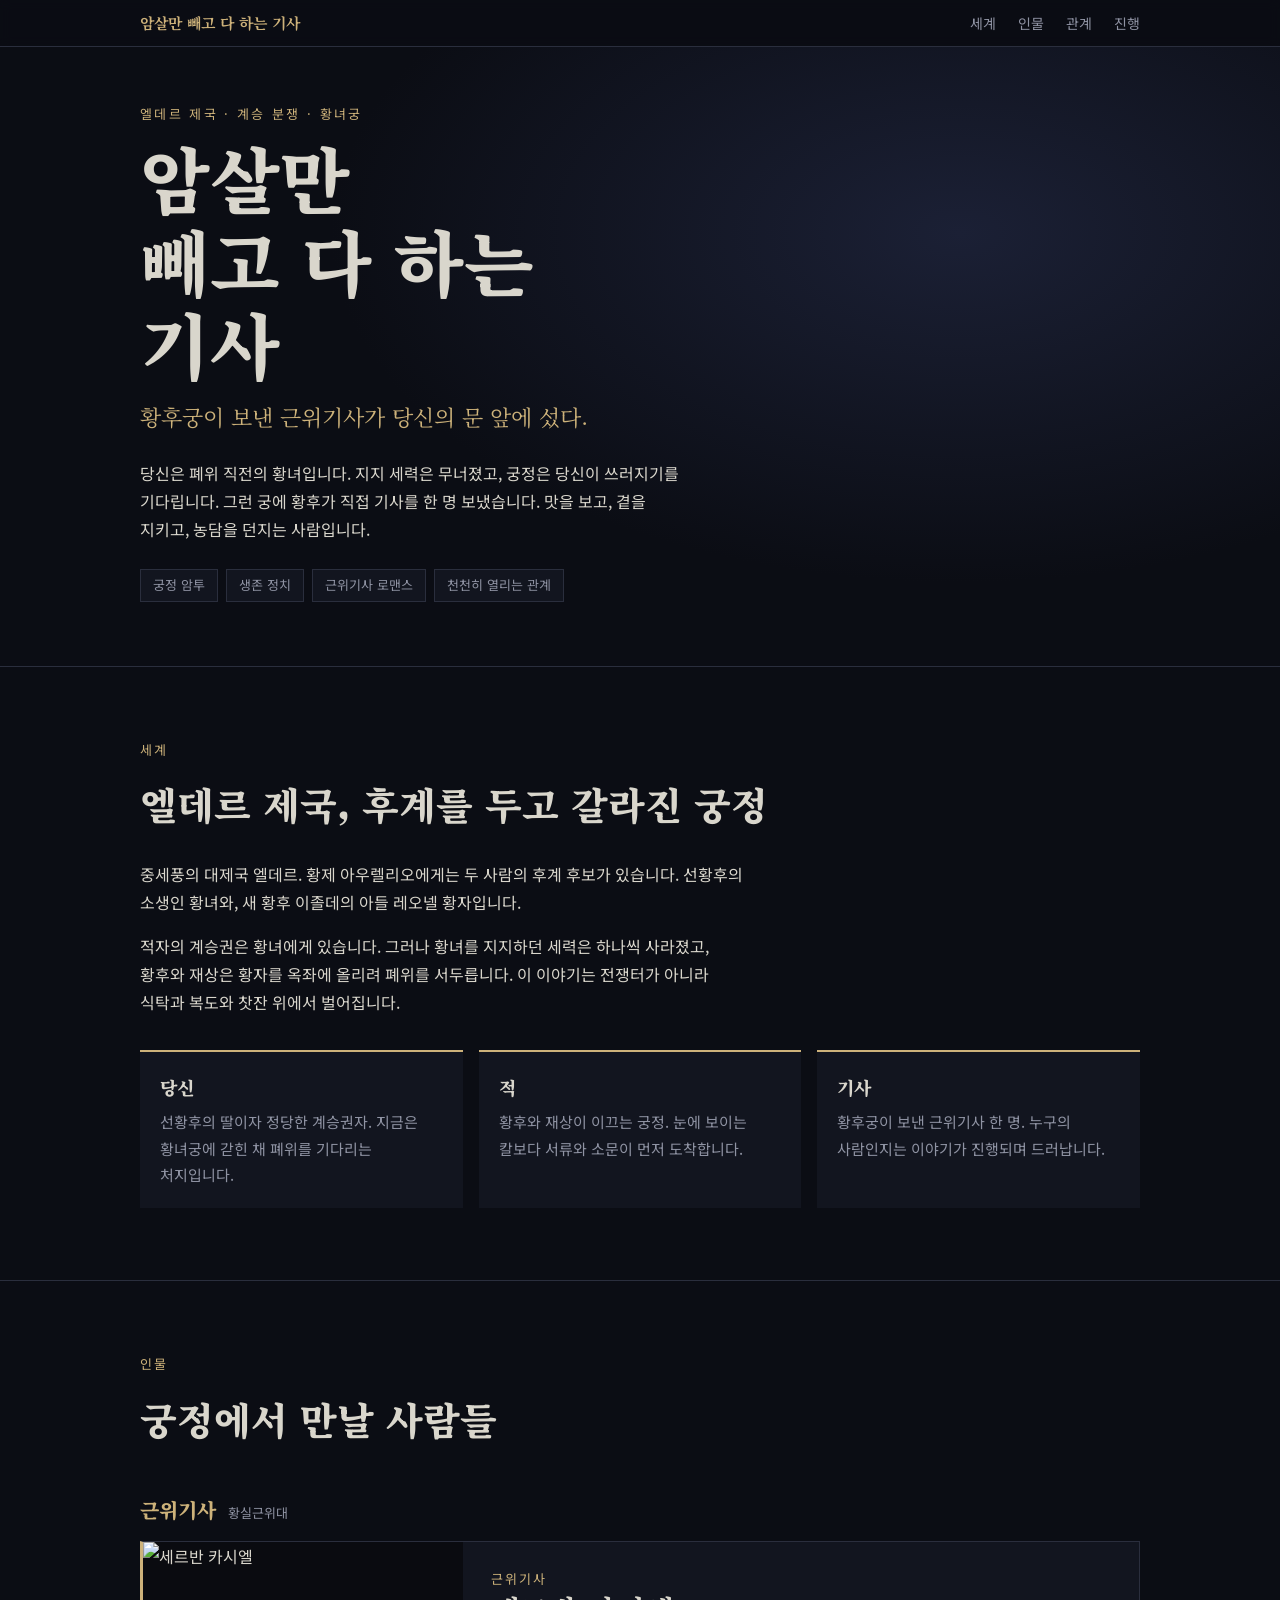
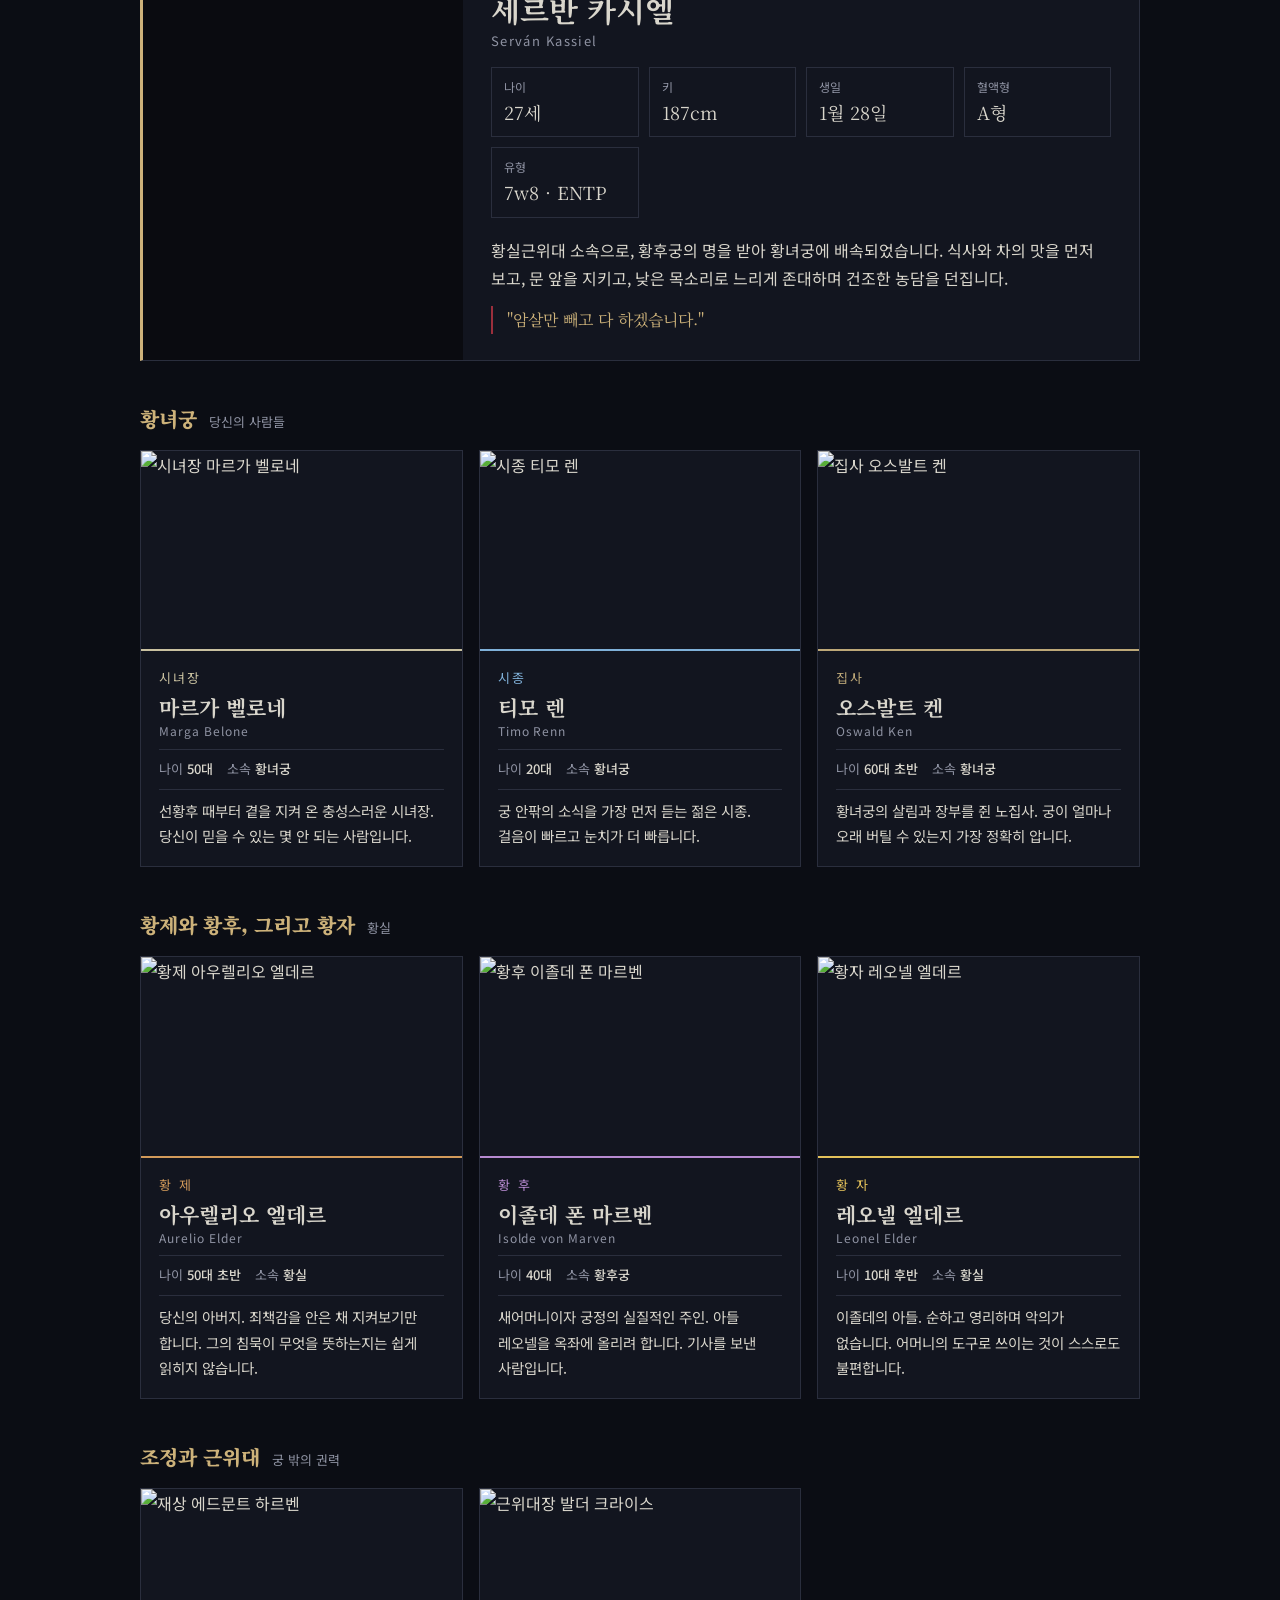
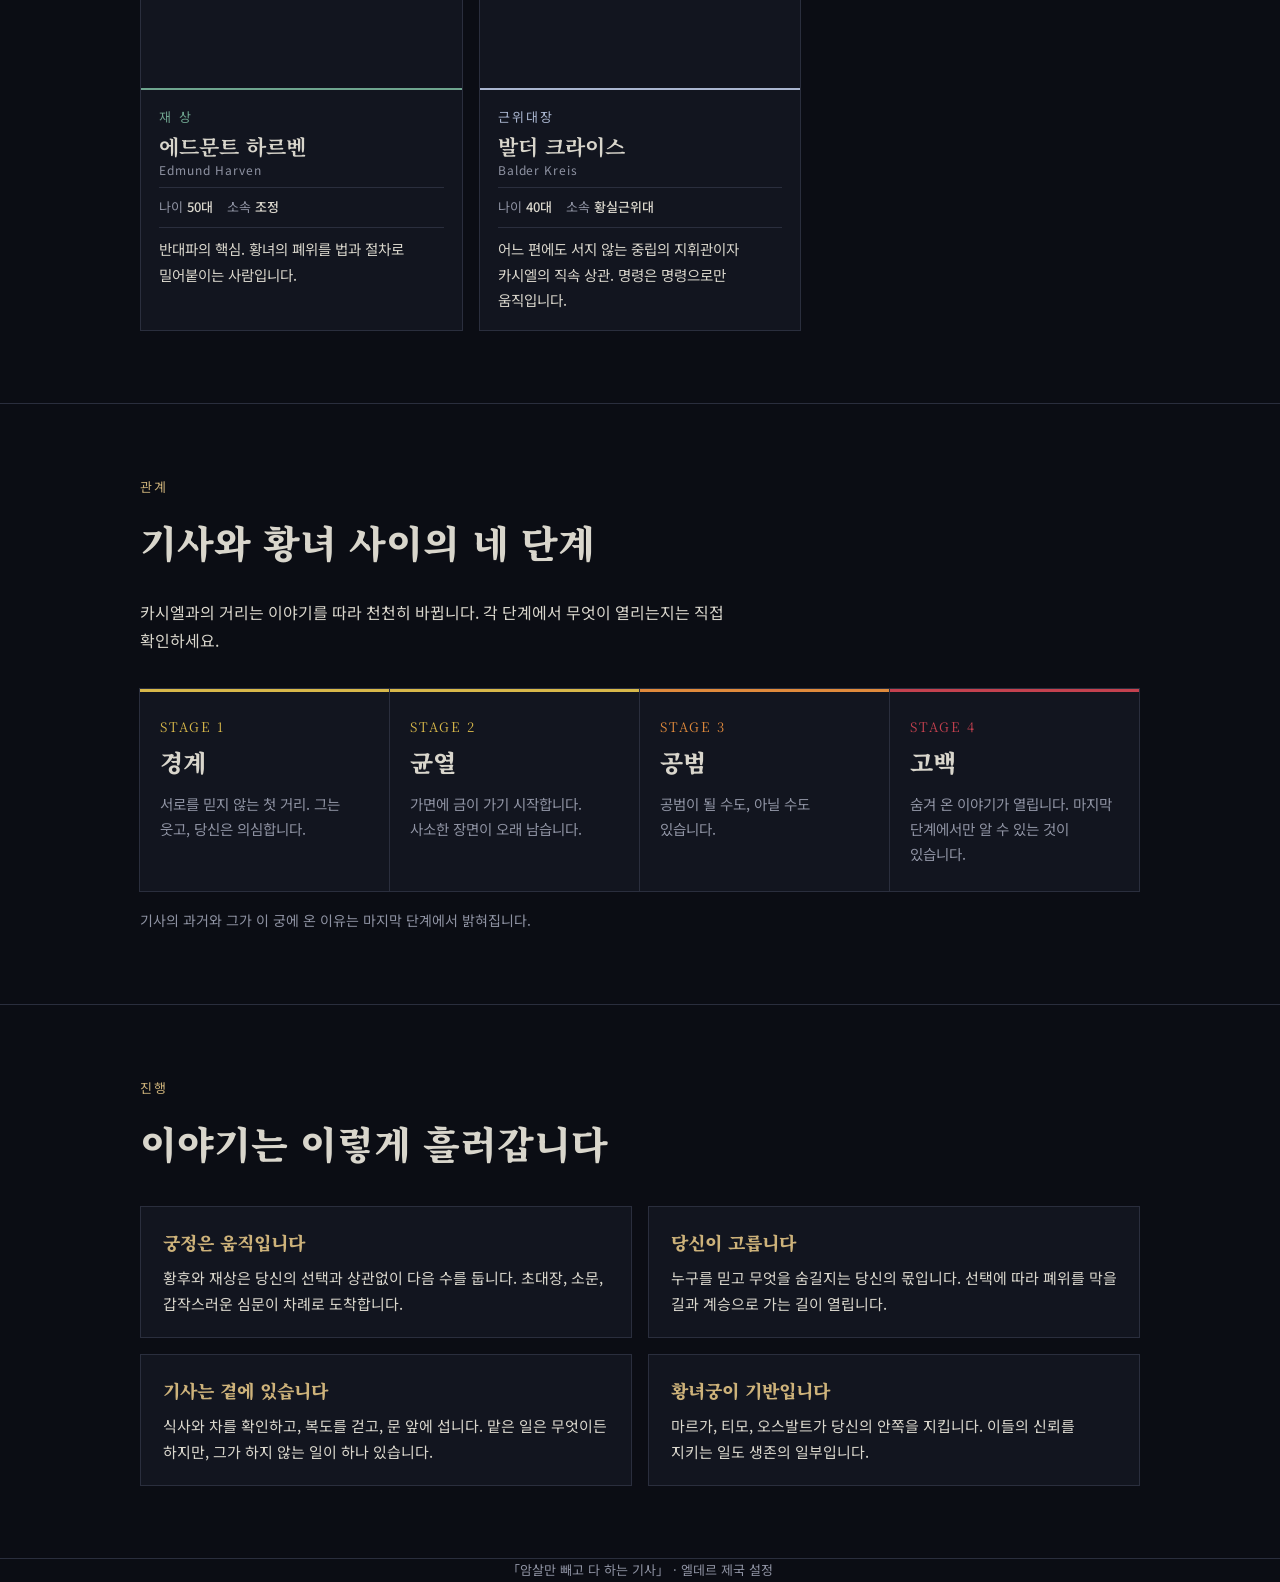
==== index.html @ 032d79ad "Add files via upload" ====
<!DOCTYPE html>
<html lang="ko">
<head>
<meta charset="utf-8">
<meta name="viewport" content="width=device-width, initial-scale=1">
<title>암살만 빼고 다 하는 기사</title>
<link rel="preconnect" href="https://fonts.googleapis.com">
<link rel="preconnect" href="https://fonts.gstatic.com" crossorigin>
<link href="https://fonts.googleapis.com/css2?family=Noto+Serif+KR:wght@400;600;900&family=Noto+Sans+KR:wght@400;500;700&display=swap" rel="stylesheet">
<style>
/* Layout idea: one dark court-ledger page; hero with the knight, then world, people grouped by household, relationship stages, how play runs. */
:root{
  --ink:#0b0d14;
  --panel:#12151f;
  --line:#2a2e3d;
  --text:#d9d6cc;
  --muted:#8f93a3;
  --gold:#cdb27a;
  --crimson:#9b2f3c;
  --serif:'Noto Serif KR','Noto Serif CJK KR',serif;
  --sans:'Noto Sans KR','Noto Sans CJK KR',sans-serif;
  color-scheme:dark;
}
*{box-sizing:border-box;margin:0;padding:0}
html{scroll-behavior:smooth}
body{word-break:keep-all;overflow-wrap:break-word;background:var(--ink);color:var(--text);font-family:var(--sans);line-height:1.75;font-size:16px;-webkit-text-size-adjust:100%}
a{color:var(--gold)}
:focus-visible{outline:2px solid var(--gold);outline-offset:3px}
.wrap{max-width:1040px;margin:0 auto;padding:0 20px}
h1,h2,h3{font-family:var(--serif);text-wrap:balance;font-weight:900}
.eyebrow{font-size:13px;letter-spacing:.18em;color:var(--gold);margin-bottom:10px}

/* nav */
nav{position:sticky;top:0;z-index:5;background:rgba(11,13,20,.92);backdrop-filter:blur(6px);border-bottom:1px solid var(--line)}
nav .wrap{display:flex;gap:6px 22px;align-items:center;flex-wrap:wrap;padding-top:10px;padding-bottom:10px;font-size:14px}
nav b{font-family:var(--serif);color:var(--gold);margin-right:auto;font-size:15px}
nav a{color:var(--muted);text-decoration:none}
nav a:hover{color:var(--text)}

/* hero */
.hero{position:relative;overflow:hidden;border-bottom:1px solid var(--line);background:radial-gradient(900px 500px at 75% 30%,#1b2035 0,transparent 70%),var(--ink)}
.hero .wrap{padding-top:56px}
.hero-copy{padding-bottom:64px;max-width:760px}
.hero h1{font-size:clamp(38px,7.4vw,72px);line-height:1.15;margin-bottom:8px}
.hero h1 em{font-style:normal;color:var(--crimson);text-decoration:line-through;text-decoration-thickness:4px;text-decoration-color:var(--crimson)}
.hero .tag{font-family:var(--serif);color:var(--gold);font-size:clamp(17px,2.4vw,22px);margin:14px 0 22px}
.hero p.lead{max-width:34em;color:var(--text)}
.facts{display:flex;flex-wrap:wrap;gap:8px;margin-top:26px}
.facts span{border:1px solid var(--line);padding:4px 12px;font-size:13px;color:var(--muted);background:var(--panel)}
.hero-img{align-self:end}
.hero-img img{display:block;width:100%;max-width:440px;margin-left:auto;-webkit-mask-image:linear-gradient(to bottom,#000 80%,transparent);mask-image:linear-gradient(to bottom,#000 80%,transparent)}

section{padding:72px 0;border-bottom:1px solid var(--line)}
section>.wrap>h2{font-size:clamp(26px,4vw,38px);margin-bottom:22px}
.prose{max-width:38em}
.prose p+p{margin-top:1em}

/* situation */
.situation{display:grid;grid-template-columns:repeat(3,1fr);gap:16px;margin-top:34px}
.situation div{background:var(--panel);border-top:2px solid var(--gold);padding:20px}
.situation h3{font-size:18px;margin-bottom:6px}
.situation p{color:var(--muted);font-size:15px}

/* people */
.group{margin-top:40px}
.group>h3{font-size:20px;color:var(--gold);display:flex;align-items:baseline;gap:12px;margin-bottom:14px}
.group>h3 small{font-family:var(--sans);font-weight:400;color:var(--muted);font-size:13px}
.grid{display:grid;grid-template-columns:repeat(auto-fill,minmax(300px,1fr));gap:16px}
.card{background:var(--panel);border:1px solid var(--line);display:flex;flex-direction:column;--a:var(--gold)}
.card .ph{aspect-ratio:16/10;overflow:hidden;border-bottom:2px solid var(--a)}
.card .ph img{width:100%;height:100%;object-fit:cover;object-position:50% 12%;display:block}
.card .body{padding:16px 18px 18px;display:flex;flex-direction:column;gap:4px;flex:1}
.role{font-size:13px;letter-spacing:.16em;color:var(--a)}
.card h4{font-family:var(--serif);font-size:21px;line-height:1.3}
.card h4 small{display:block;font-family:var(--sans);font-weight:400;color:var(--muted);font-size:12px;letter-spacing:.08em;margin-top:2px}
.meta{display:flex;flex-wrap:wrap;gap:4px 14px;font-size:13px;color:var(--muted);margin:6px 0 4px;padding:8px 0;border-top:1px solid var(--line);border-bottom:1px solid var(--line)}
.meta b{color:var(--text);font-weight:500}
.card p{font-size:14.5px;color:var(--text)}

.lead-card{display:grid;grid-template-columns:minmax(0,320px) 1fr;background:var(--panel);border:1px solid var(--line);border-left:3px solid var(--gold);margin-top:8px}
.lead-card .ph{overflow:hidden;background:#0a0b10}
.lead-card .ph img{width:100%;height:100%;object-fit:cover;object-position:50% 8%;display:block;min-height:360px}
.lead-card .body{padding:26px 28px}
.lead-card h4{font-family:var(--serif);font-size:30px;line-height:1.25}
.lead-card h4 small{display:block;font-family:var(--sans);font-weight:400;color:var(--muted);font-size:13px;letter-spacing:.1em;margin-top:4px}
.stats{display:grid;grid-template-columns:repeat(auto-fit,minmax(120px,1fr));gap:10px;margin:18px 0}
.stats div{border:1px solid var(--line);padding:8px 12px}
.stats dt{font-size:12px;color:var(--muted)}
.stats dd{white-space:nowrap;font-family:var(--serif);font-size:18px;font-variant-numeric:tabular-nums}
.quote{border-left:2px solid var(--crimson);padding-left:14px;color:var(--gold);font-family:var(--serif);margin-top:14px}

/* stages */
.stages{display:grid;grid-template-columns:repeat(4,1fr);gap:0;margin-top:34px;counter-reset:s}
.stage{padding:22px 20px 24px;border:1px solid var(--line);margin-left:-1px;background:var(--panel);position:relative}
.stage::before{content:"";position:absolute;left:0;right:0;top:0;height:3px;background:var(--c)}
.stage .n{font-family:var(--serif);font-size:13px;color:var(--c);letter-spacing:.14em}
.stage h3{font-size:24px;margin:2px 0 8px}
.stage p{font-size:14.5px;color:var(--muted)}
.note{margin-top:16px;color:var(--muted);font-size:14px}

/* flow */
.flow{display:grid;grid-template-columns:repeat(2,1fr);gap:16px;margin-top:30px}
.flow div{border:1px solid var(--line);padding:20px 22px;background:var(--panel)}
.flow h3{font-size:18px;color:var(--gold);margin-bottom:6px}
.flow p{font-size:15px;color:var(--text)}

.start{background:linear-gradient(180deg,var(--ink),#10131d)}
.start ol{margin-top:22px;padding-left:1.3em;max-width:38em}
.start li{margin-bottom:.6em}
.chips{display:flex;flex-wrap:wrap;gap:10px;margin-top:26px}
.chips span{border:1px solid var(--gold);color:var(--gold);padding:6px 16px;font-family:var(--serif)}
footer{padding:36px 0 56px;color:var(--muted);font-size:13px;text-align:center}

@media (max-width:820px){
  .hero .wrap{padding-top:40px}
  .hero-copy{padding-bottom:40px}
  .situation,.flow{grid-template-columns:1fr}
  .stages{grid-template-columns:1fr 1fr}
  .lead-card{grid-template-columns:1fr}
  .lead-card .ph img{min-height:0;aspect-ratio:4/5;object-position:50% 10%}
  section{padding:52px 0}
}
@media (max-width:480px){
  .stages{grid-template-columns:1fr}
  nav b{width:100%}
  .lead-card .body{padding:20px}
}
@media (prefers-reduced-motion:reduce){html{scroll-behavior:auto}}
</style>
</head>
<body>

<nav aria-label="목차">
  <div class="wrap">
    <b>암살만 빼고 다 하는 기사</b>
    <a href="#world">세계</a>
    <a href="#people">인물</a>
    <a href="#stages">관계</a>
    <a href="#play">진행</a>
  </div>
</nav>

<header class="hero">
  <div class="wrap">
    <div class="hero-copy">
      <p class="eyebrow">엘데르 제국 · 계승 분쟁 · 황녀궁</p>
      <h1>암살만<br>빼고 다 하는<br>기사</h1>
      <p class="tag">황후궁이 보낸 근위기사가 당신의 문 앞에 섰다.</p>
      <p class="lead">당신은 폐위 직전의 황녀입니다. 지지 세력은 무너졌고, 궁정은 당신이 쓰러지기를 기다립니다. 그런 궁에 황후가 직접 기사를 한 명 보냈습니다. 맛을 보고, 곁을 지키고, 농담을 던지는 사람입니다.</p>
      <div class="facts">
        <span>궁정 암투</span>
        <span>생존 정치</span>
        <span>근위기사 로맨스</span>
        <span>천천히 열리는 관계</span>
      </div>
    </div>
  </div>
</header>

<section id="world">
  <div class="wrap">
    <p class="eyebrow">세계</p>
    <h2>엘데르 제국, 후계를 두고 갈라진 궁정</h2>
    <div class="prose">
      <p>중세풍의 대제국 엘데르. 황제 아우렐리오에게는 두 사람의 후계 후보가 있습니다. 선황후의 소생인 황녀와, 새 황후 이졸데의 아들 레오넬 황자입니다.</p>
      <p>적자의 계승권은 황녀에게 있습니다. 그러나 황녀를 지지하던 세력은 하나씩 사라졌고, 황후와 재상은 황자를 옥좌에 올리려 폐위를 서두릅니다. 이 이야기는 전쟁터가 아니라 식탁과 복도와 찻잔 위에서 벌어집니다.</p>
    </div>
    <div class="situation">
      <div><h3>당신</h3><p>선황후의 딸이자 정당한 계승권자. 지금은 황녀궁에 갇힌 채 폐위를 기다리는 처지입니다.</p></div>
      <div><h3>적</h3><p>황후와 재상이 이끄는 궁정. 눈에 보이는 칼보다 서류와 소문이 먼저 도착합니다.</p></div>
      <div><h3>기사</h3><p>황후궁이 보낸 근위기사 한 명. 누구의 사람인지는 이야기가 진행되며 드러납니다.</p></div>
    </div>
  </div>
</section>

<section id="people">
  <div class="wrap">
    <p class="eyebrow">인물</p>
    <h2>궁정에서 만날 사람들</h2>

    <div class="group">
      <h3>근위기사 <small>황실근위대</small></h3>
      <article class="lead-card">
        <div class="ph"><img src="img/kas.jpg" alt="세르반 카시엘" loading="lazy"></div>
        <div class="body">
          <p class="role" style="color:var(--gold);font-size:13px;letter-spacing:.16em">근위기사</p>
          <h4>세르반 카시엘<small>Serván Kassiel</small></h4>
          <dl class="stats">
            <div><dt>나이</dt><dd>27세</dd></div>
            <div><dt>키</dt><dd>187cm</dd></div>
            <div><dt>생일</dt><dd>1월 28일</dd></div>
            <div><dt>혈액형</dt><dd>A형</dd></div>
            <div><dt>유형</dt><dd>7w8 · ENTP</dd></div>
          </dl>
          <p>황실근위대 소속으로, 황후궁의 명을 받아 황녀궁에 배속되었습니다. 식사와 차의 맛을 먼저 보고, 문 앞을 지키고, 낮은 목소리로 느리게 존대하며 건조한 농담을 던집니다.</p>
          <p class="quote">"암살만 빼고 다 하겠습니다."</p>
        </div>
      </article>
    </div>

    <div class="group">
      <h3>황녀궁 <small>당신의 사람들</small></h3>
      <div class="grid">
        <article class="card" style="--a:#c9c1a0">
          <div class="ph"><img src="img/maid.jpg" alt="시녀장 마르가 벨로네" loading="lazy"></div>
          <div class="body">
            <span class="role">시녀장</span>
            <h4>마르가 벨로네<small>Marga Belone</small></h4>
            <div class="meta"><span>나이 <b>50대</b></span><span>소속 <b>황녀궁</b></span></div>
            <p>선황후 때부터 곁을 지켜 온 충성스러운 시녀장. 당신이 믿을 수 있는 몇 안 되는 사람입니다.</p>
          </div>
        </article>
        <article class="card" style="--a:#7fb0d8">
          <div class="ph"><img src="img/page.jpg" alt="시종 티모 렌" loading="lazy"></div>
          <div class="body">
            <span class="role">시종</span>
            <h4>티모 렌<small>Timo Renn</small></h4>
            <div class="meta"><span>나이 <b>20대</b></span><span>소속 <b>황녀궁</b></span></div>
            <p>궁 안팎의 소식을 가장 먼저 듣는 젊은 시종. 걸음이 빠르고 눈치가 더 빠릅니다.</p>
          </div>
        </article>
        <article class="card" style="--a:#bda878">
          <div class="ph"><img src="img/butler.jpg" alt="집사 오스발트 켄" loading="lazy"></div>
          <div class="body">
            <span class="role">집사</span>
            <h4>오스발트 켄<small>Oswald Ken</small></h4>
            <div class="meta"><span>나이 <b>60대 초반</b></span><span>소속 <b>황녀궁</b></span></div>
            <p>황녀궁의 살림과 장부를 쥔 노집사. 궁이 얼마나 오래 버틸 수 있는지 가장 정확히 압니다.</p>
          </div>
        </article>
      </div>
    </div>

    <div class="group">
      <h3>황제와 황후, 그리고 황자 <small>황실</small></h3>
      <div class="grid">
        <article class="card" style="--a:#d29a5a">
          <div class="ph"><img src="img/emperor.jpg" alt="황제 아우렐리오 엘데르" loading="lazy"></div>
          <div class="body">
            <span class="role">황 제</span>
            <h4>아우렐리오 엘데르<small>Aurelio Elder</small></h4>
            <div class="meta"><span>나이 <b>50대 초반</b></span><span>소속 <b>황실</b></span></div>
            <p>당신의 아버지. 죄책감을 안은 채 지켜보기만 합니다. 그의 침묵이 무엇을 뜻하는지는 쉽게 읽히지 않습니다.</p>
          </div>
        </article>
        <article class="card" style="--a:#b78ad0">
          <div class="ph"><img src="img/empress.jpg" alt="황후 이졸데 폰 마르벤" loading="lazy"></div>
          <div class="body">
            <span class="role">황 후</span>
            <h4>이졸데 폰 마르벤<small>Isolde von Marven</small></h4>
            <div class="meta"><span>나이 <b>40대</b></span><span>소속 <b>황후궁</b></span></div>
            <p>새어머니이자 궁정의 실질적인 주인. 아들 레오넬을 옥좌에 올리려 합니다. 기사를 보낸 사람입니다.</p>
          </div>
        </article>
        <article class="card" style="--a:#e3c15a">
          <div class="ph"><img src="img/leonel.jpg" alt="황자 레오넬 엘데르" loading="lazy"></div>
          <div class="body">
            <span class="role">황 자</span>
            <h4>레오넬 엘데르<small>Leonel Elder</small></h4>
            <div class="meta"><span>나이 <b>10대 후반</b></span><span>소속 <b>황실</b></span></div>
            <p>이졸데의 아들. 순하고 영리하며 악의가 없습니다. 어머니의 도구로 쓰이는 것이 스스로도 불편합니다.</p>
          </div>
        </article>
      </div>
    </div>

    <div class="group">
      <h3>조정과 근위대 <small>궁 밖의 권력</small></h3>
      <div class="grid">
        <article class="card" style="--a:#6fa58f">
          <div class="ph"><img src="img/chancellor.jpg" alt="재상 에드문트 하르벤" loading="lazy"></div>
          <div class="body">
            <span class="role">재 상</span>
            <h4>에드문트 하르벤<small>Edmund Harven</small></h4>
            <div class="meta"><span>나이 <b>50대</b></span><span>소속 <b>조정</b></span></div>
            <p>반대파의 핵심. 황녀의 폐위를 법과 절차로 밀어붙이는 사람입니다.</p>
          </div>
        </article>
        <article class="card" style="--a:#aab6d0">
          <div class="ph"><img src="img/captain.jpg" alt="근위대장 발더 크라이스" loading="lazy"></div>
          <div class="body">
            <span class="role">근위대장</span>
            <h4>발더 크라이스<small>Balder Kreis</small></h4>
            <div class="meta"><span>나이 <b>40대</b></span><span>소속 <b>황실근위대</b></span></div>
            <p>어느 편에도 서지 않는 중립의 지휘관이자 카시엘의 직속 상관. 명령은 명령으로만 움직입니다.</p>
          </div>
        </article>
      </div>
    </div>
  </div>
</section>

<section id="stages">
  <div class="wrap">
    <p class="eyebrow">관계</p>
    <h2>기사와 황녀 사이의 네 단계</h2>
    <div class="prose"><p>카시엘과의 거리는 이야기를 따라 천천히 바뀝니다. 각 단계에서 무엇이 열리는지는 직접 확인하세요.</p></div>
    <div class="stages">
      <div class="stage" style="--c:#d8b84a"><span class="n">STAGE 1</span><h3>경계</h3><p>서로를 믿지 않는 첫 거리. 그는 웃고, 당신은 의심합니다.</p></div>
      <div class="stage" style="--c:#d8b84a"><span class="n">STAGE 2</span><h3>균열</h3><p>가면에 금이 가기 시작합니다. 사소한 장면이 오래 남습니다.</p></div>
      <div class="stage" style="--c:#e08a3c"><span class="n">STAGE 3</span><h3>공범</h3><p>공범이 될 수도, 아닐 수도 있습니다.</p></div>
      <div class="stage" style="--c:#c4414f"><span class="n">STAGE 4</span><h3>고백</h3><p>숨겨 온 이야기가 열립니다. 마지막 단계에서만 알 수 있는 것이 있습니다.</p></div>
    </div>
    <p class="note">기사의 과거와 그가 이 궁에 온 이유는 마지막 단계에서 밝혀집니다.</p>
  </div>
</section>

<section id="play">
  <div class="wrap">
    <p class="eyebrow">진행</p>
    <h2>이야기는 이렇게 흘러갑니다</h2>
    <div class="flow">
      <div><h3>궁정은 움직입니다</h3><p>황후와 재상은 당신의 선택과 상관없이 다음 수를 둡니다. 초대장, 소문, 갑작스러운 심문이 차례로 도착합니다.</p></div>
      <div><h3>당신이 고릅니다</h3><p>누구를 믿고 무엇을 숨길지는 당신의 몫입니다. 선택에 따라 폐위를 막을 길과 계승으로 가는 길이 열립니다.</p></div>
      <div><h3>기사는 곁에 있습니다</h3><p>식사와 차를 확인하고, 복도를 걷고, 문 앞에 섭니다. 맡은 일은 무엇이든 하지만, 그가 하지 않는 일이 하나 있습니다.</p></div>
      <div><h3>황녀궁이 기반입니다</h3><p>마르가, 티모, 오스발트가 당신의 안쪽을 지킵니다. 이들의 신뢰를 지키는 일도 생존의 일부입니다.</p></div>
    </div>
  </div>
</section>

<footer class="wrap">「암살만 빼고 다 하는 기사」 · 엘데르 제국 설정</footer>

</body>
</html>
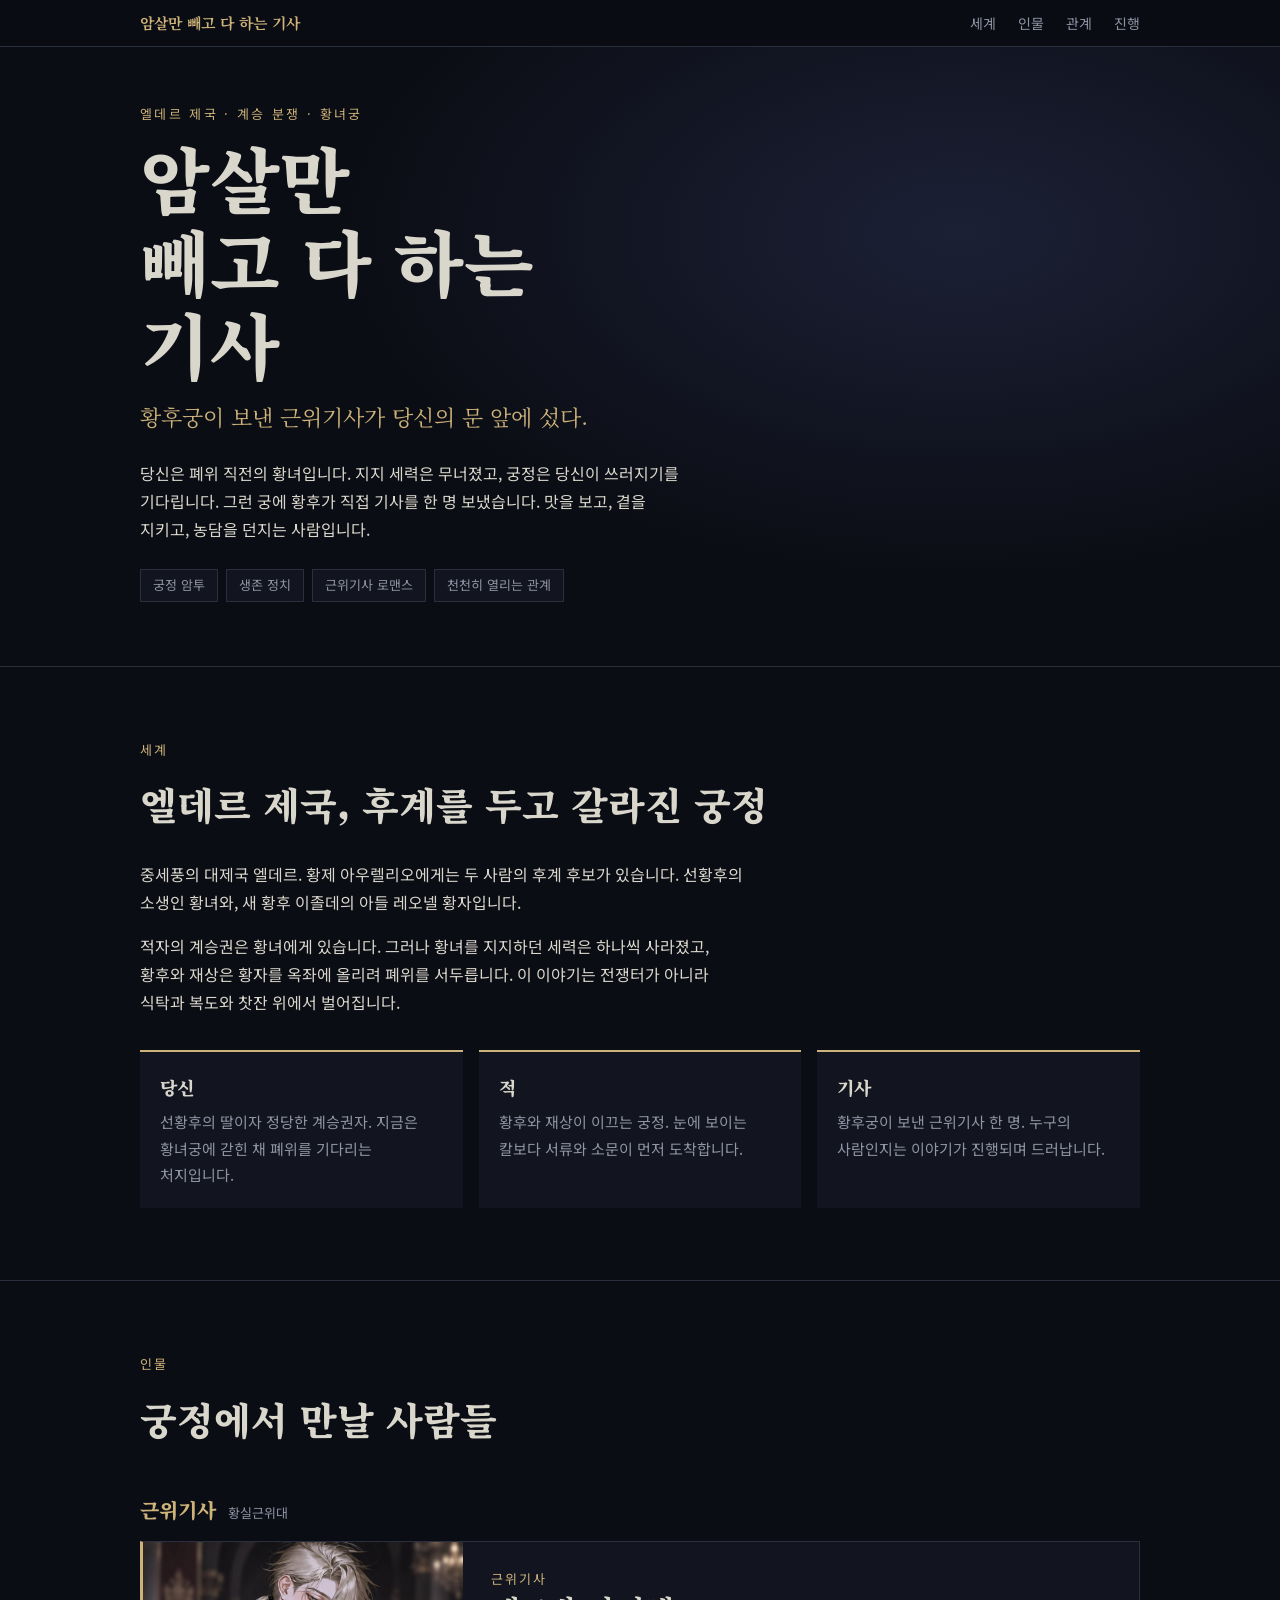
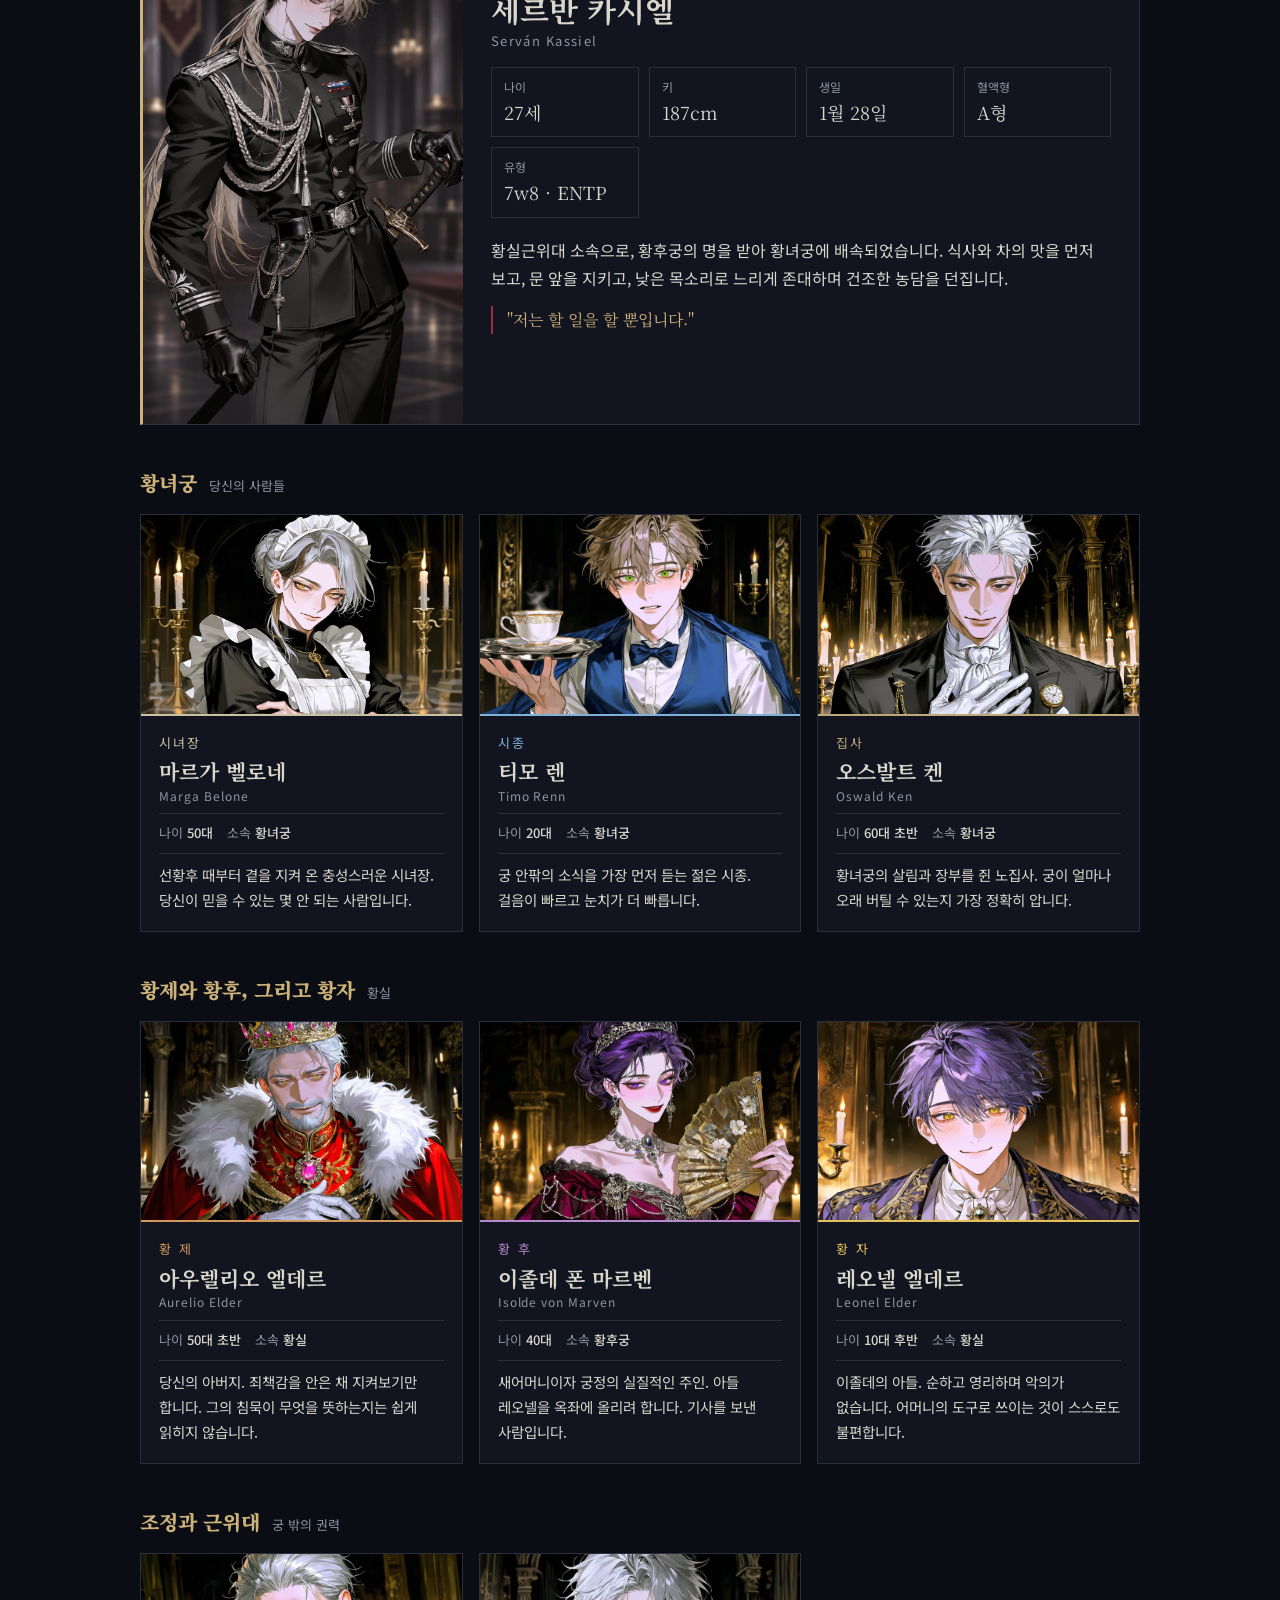
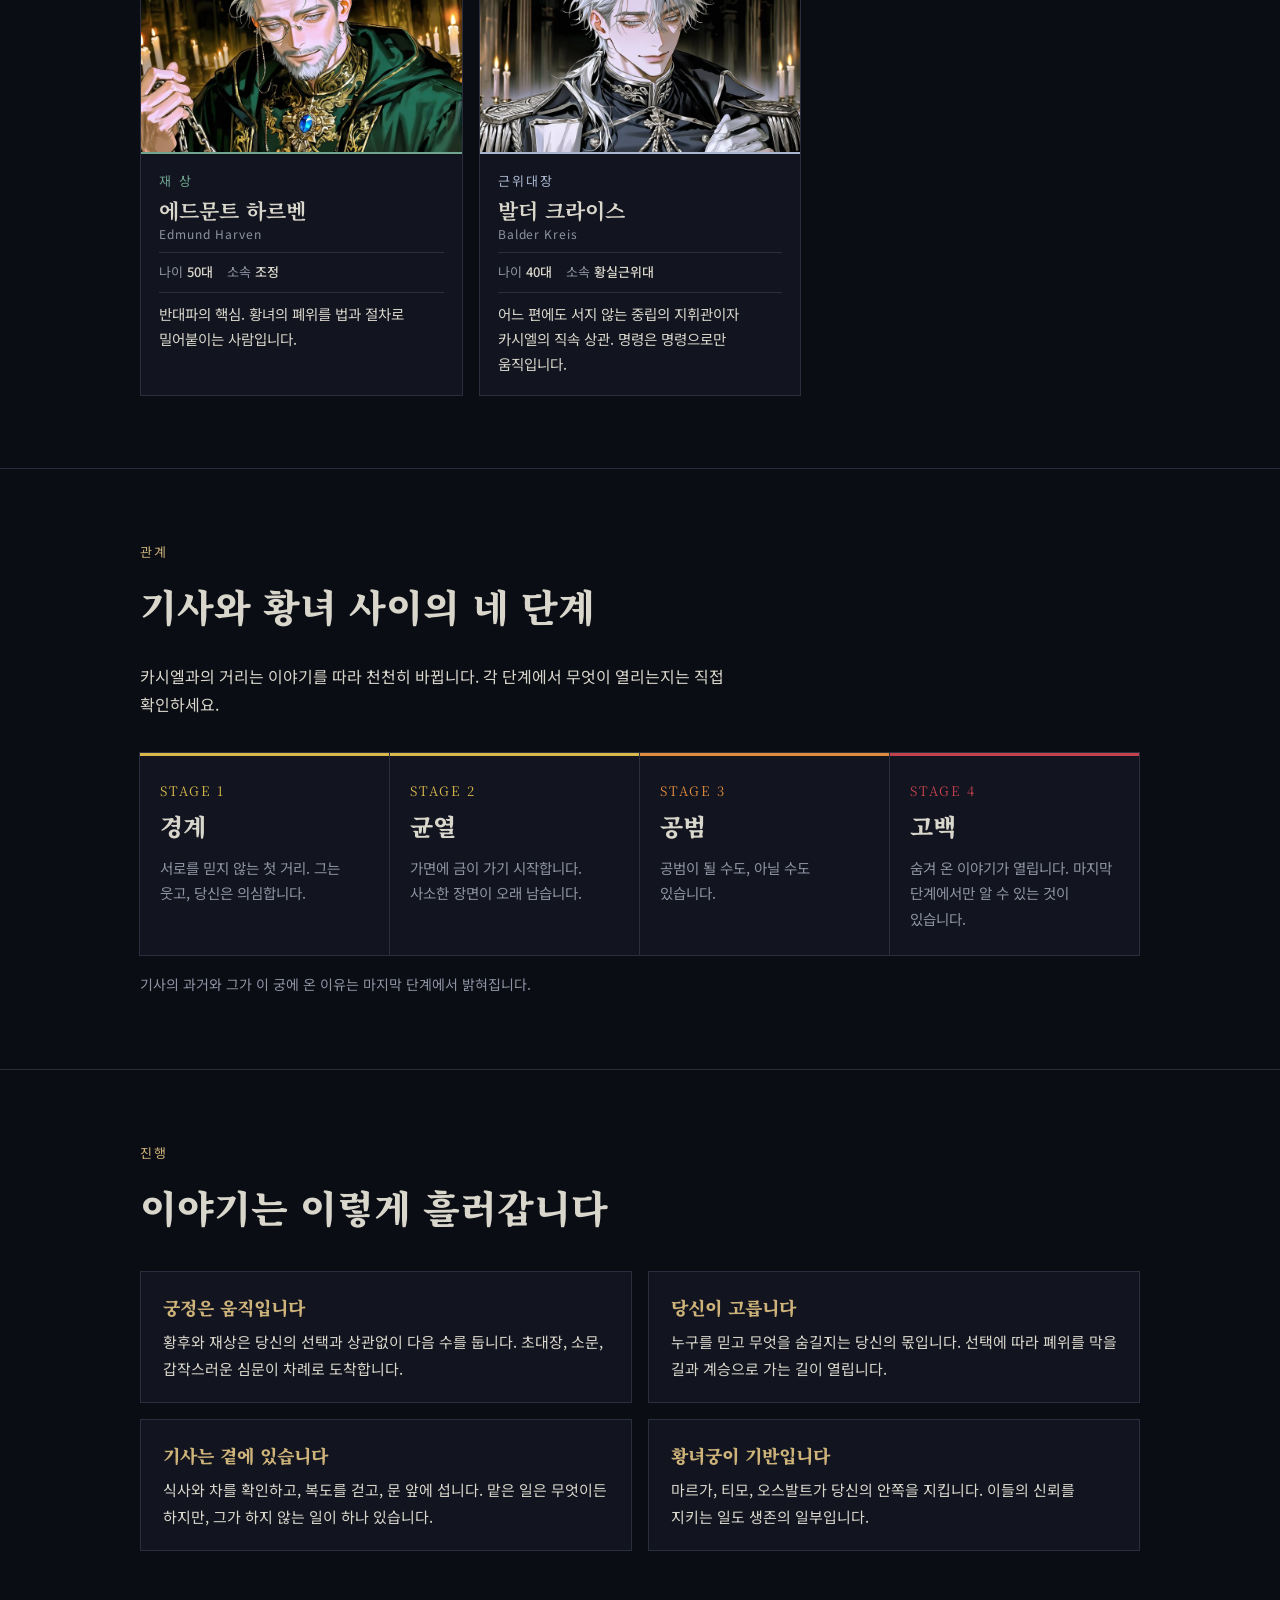
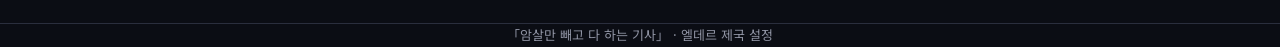
==== commit fc6f9546: "Update index.html" ====
--- a/index.html
+++ b/index.html
@@ -193,7 +193,7 @@
             <div><dt>유형</dt><dd>7w8 · ENTP</dd></div>
           </dl>
           <p>황실근위대 소속으로, 황후궁의 명을 받아 황녀궁에 배속되었습니다. 식사와 차의 맛을 먼저 보고, 문 앞을 지키고, 낮은 목소리로 느리게 존대하며 건조한 농담을 던집니다.</p>
-          <p class="quote">"암살만 빼고 다 하겠습니다."</p>
+          <p class="quote">"저는 할 일을 할 뿐입니다."</p>
         </div>
       </article>
     </div>
